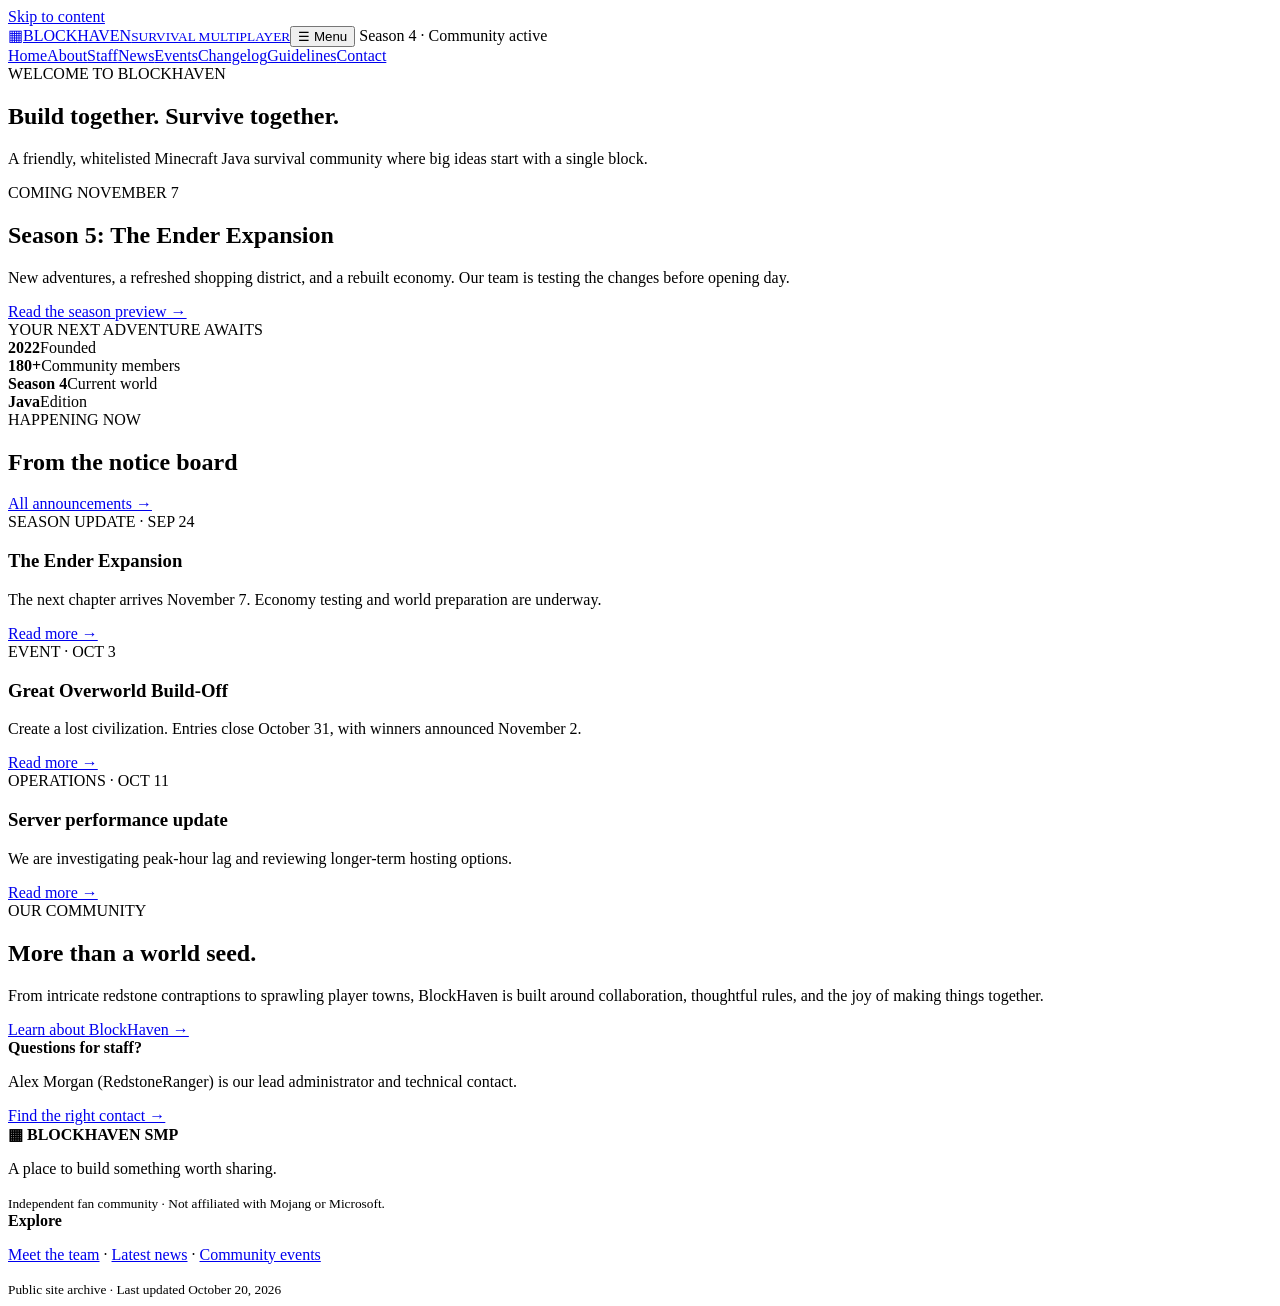
==== index.html @ f3eb238b "Add files via upload" ====
<!doctype html><html lang="en"><head><meta charset="utf-8"><meta name="viewport" content="width=device-width, initial-scale=1"><meta name="description" content="BlockHaven SMP — a community Minecraft Java survival server."><title>Build together. Survive together. | BlockHaven SMP</title><link rel="stylesheet" href="assets/style.css"><script defer src="assets/site.js"></script></head><body><a class="skip" href="#main">Skip to content</a><header class="sitehead"><div class="topline"><a href="index.html" class="brand"><span class="brandmark" aria-hidden="true">▦</span><span>BLOCK<span class="accent">HAVEN</span><small>SURVIVAL MULTIPLAYER</small></span></a><button class="menu" aria-label="Toggle navigation" aria-expanded="false">☰ Menu</button><span class="serverchip"><span class="dot"></span> Season 4 · Community active</span></div><nav id="nav" aria-label="Main navigation"><a class="active" href="index.html">Home</a><a class="" href="about.html">About</a><a class="" href="staff.html">Staff</a><a class="" href="news.html">News</a><a class="" href="events.html">Events</a><a class="" href="changelog.html">Changelog</a><a class="" href="guidelines.html">Guidelines</a><a class="" href="contact.html">Contact</a></nav></header><main id="main"><section class="pagehero"><div class="container"><div class="kicker">WELCOME TO BLOCKHAVEN</div><h1>Build together. Survive together.</h1><p class="lead">A friendly, whitelisted Minecraft Java survival community where big ideas start with a single block.</p></div></section><div class="container content"><div class="hero-grid"><div class="feature"><span class="eyebrow">COMING NOVEMBER 7</span><h2>Season 5: The Ender Expansion</h2><p>New adventures, a refreshed shopping district, and a rebuilt economy. Our team is testing the changes before opening day.</p><a class="btn" href="news.html#season5">Read the season preview →</a></div><div class="pixelworld" aria-label="Decorative block landscape"><div class="sun"></div><div class="hill h1"></div><div class="hill h2"></div><div class="ground"></div><span class="scene-label">YOUR NEXT ADVENTURE AWAITS</span></div></div><div class="statgrid"><div><strong>2022</strong><span>Founded</span></div><div><strong>180+</strong><span>Community members</span></div><div><strong>Season 4</strong><span>Current world</span></div><div><strong>Java</strong><span>Edition</span></div></div><div class="sectionhead"><div><span class="eyebrow">HAPPENING NOW</span><h2>From the notice board</h2></div><a href="news.html">All announcements →</a></div><div class="cards"><article class="card"><span class="eyebrow">SEASON UPDATE · SEP 24</span><h3>The Ender Expansion</h3><p>The next chapter arrives November 7. Economy testing and world preparation are underway.</p><a class="textlink" href="news.html#season5">Read more →</a></article><article class="card"><span class="eyebrow">EVENT · OCT 3</span><h3>Great Overworld Build-Off</h3><p>Create a lost civilization. Entries close October 31, with winners announced November 2.</p><a class="textlink" href="events.html#buildoff">Read more →</a></article><article class="card"><span class="eyebrow">OPERATIONS · OCT 11</span><h3>Server performance update</h3><p>We are investigating peak-hour lag and reviewing longer-term hosting options.</p><a class="textlink" href="news.html#performance">Read more →</a></article></div><section class="split"><div><span class="eyebrow">OUR COMMUNITY</span><h2>More than a world seed.</h2><p>From intricate redstone contraptions to sprawling player towns, BlockHaven is built around collaboration, thoughtful rules, and the joy of making things together.</p><a class="textlink" href="about.html">Learn about BlockHaven →</a></div><div class="note"><strong>Questions for staff?</strong><p>Alex Morgan (RedstoneRanger) is our lead administrator and technical contact.</p><a href="contact.html">Find the right contact →</a></div></section></div></main><footer><div class="container footgrid"><div><strong>▦ BLOCKHAVEN SMP</strong><p>A place to build something worth sharing.</p><small>Independent fan community · Not affiliated with Mojang or Microsoft.</small></div><div><strong>Explore</strong><p><a href="staff.html">Meet the team</a> · <a href="news.html">Latest news</a> · <a href="events.html">Community events</a></p><small>Public site archive · Last updated October 20, 2026</small></div></div></footer></body></html>
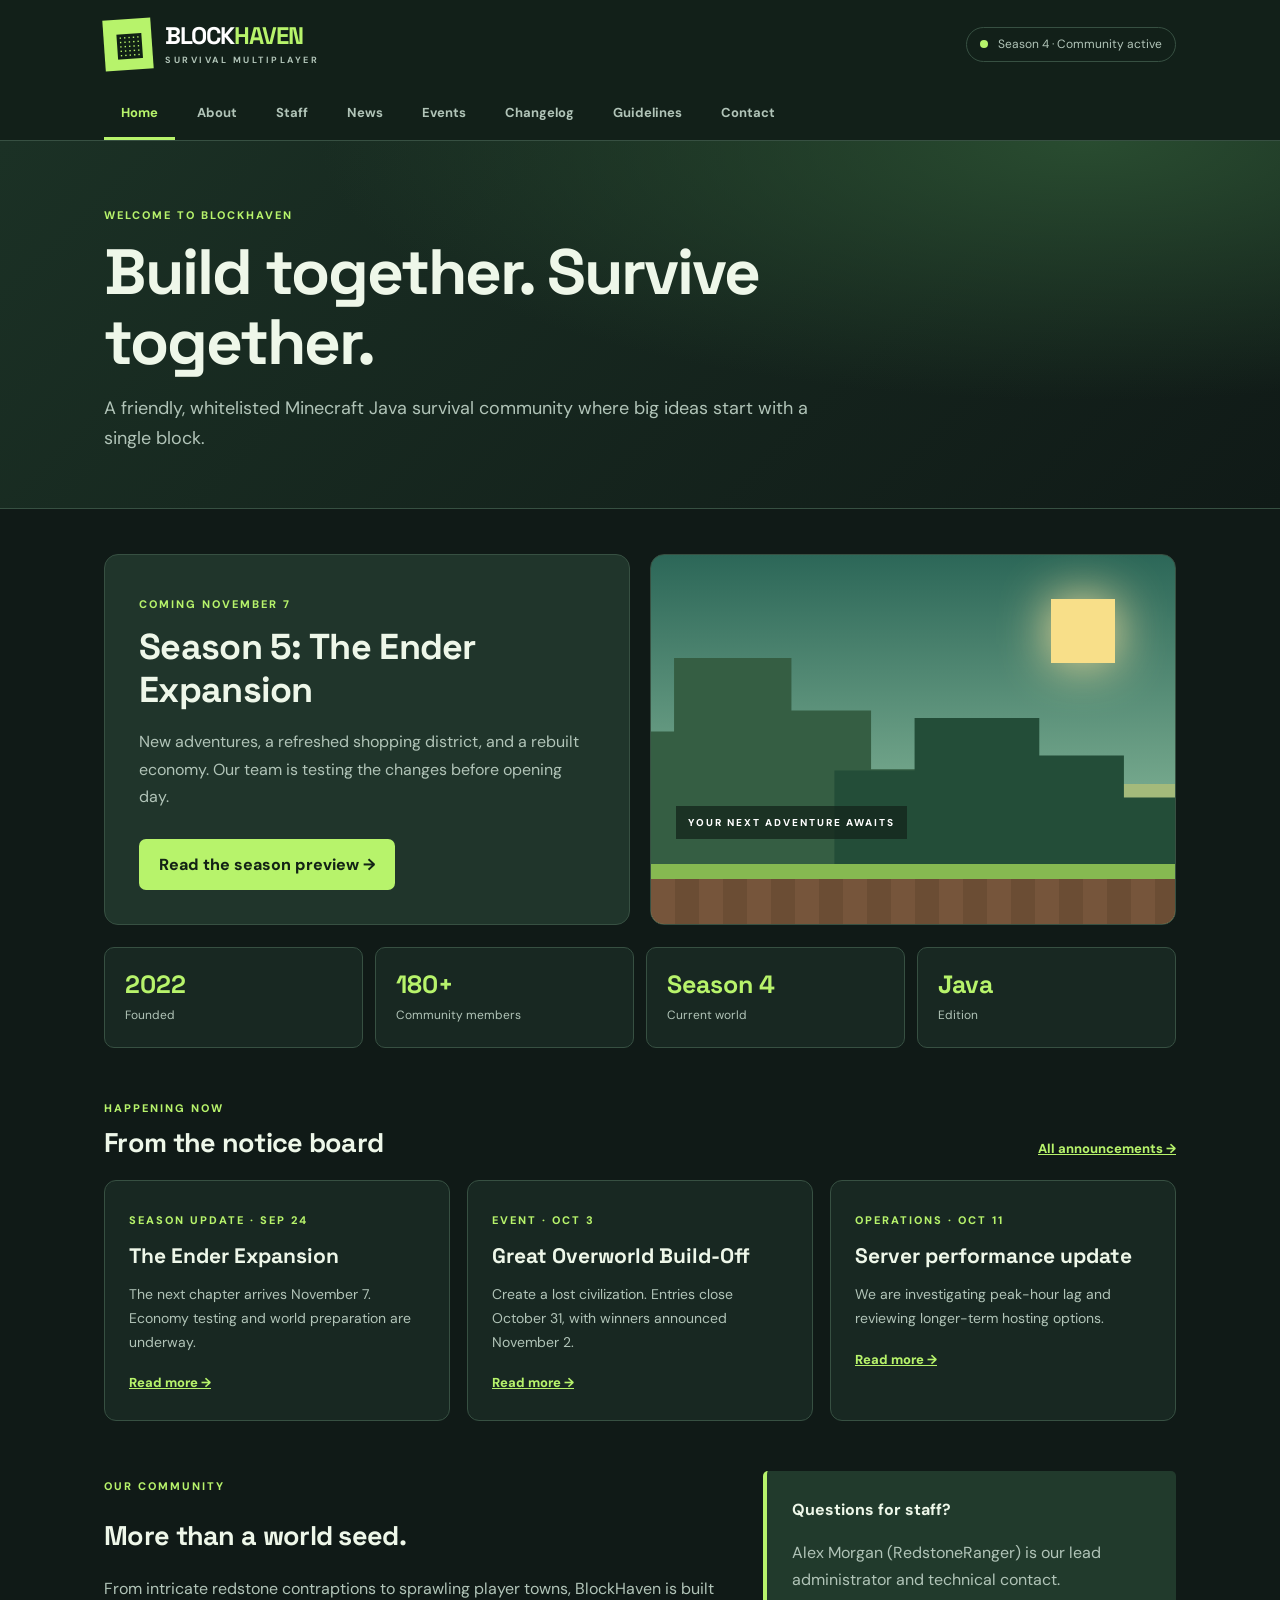
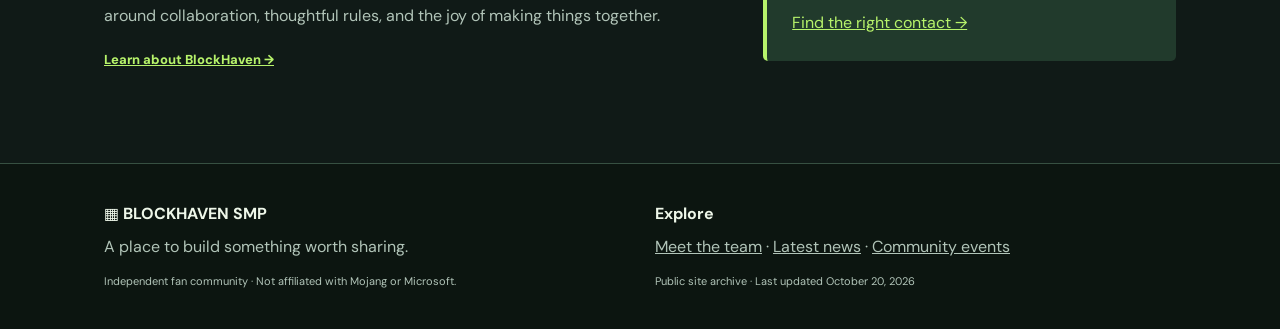
==== commit c9f4e61e: "Add Google site verification meta tag Added Google site verification meta tag for SEO." ====
--- a/index.html
+++ b/index.html
@@ -1 +1 @@
-<!doctype html><html lang="en"><head><meta charset="utf-8"><meta name="viewport" content="width=device-width, initial-scale=1"><meta name="description" content="BlockHaven SMP — a community Minecraft Java survival server."><title>Build together. Survive together. | BlockHaven SMP</title><link rel="stylesheet" href="assets/style.css"><script defer src="assets/site.js"></script></head><body><a class="skip" href="#main">Skip to content</a><header class="sitehead"><div class="topline"><a href="index.html" class="brand"><span class="brandmark" aria-hidden="true">▦</span><span>BLOCK<span class="accent">HAVEN</span><small>SURVIVAL MULTIPLAYER</small></span></a><button class="menu" aria-label="Toggle navigation" aria-expanded="false">☰ Menu</button><span class="serverchip"><span class="dot"></span> Season 4 · Community active</span></div><nav id="nav" aria-label="Main navigation"><a class="active" href="index.html">Home</a><a class="" href="about.html">About</a><a class="" href="staff.html">Staff</a><a class="" href="news.html">News</a><a class="" href="events.html">Events</a><a class="" href="changelog.html">Changelog</a><a class="" href="guidelines.html">Guidelines</a><a class="" href="contact.html">Contact</a></nav></header><main id="main"><section class="pagehero"><div class="container"><div class="kicker">WELCOME TO BLOCKHAVEN</div><h1>Build together. Survive together.</h1><p class="lead">A friendly, whitelisted Minecraft Java survival community where big ideas start with a single block.</p></div></section><div class="container content"><div class="hero-grid"><div class="feature"><span class="eyebrow">COMING NOVEMBER 7</span><h2>Season 5: The Ender Expansion</h2><p>New adventures, a refreshed shopping district, and a rebuilt economy. Our team is testing the changes before opening day.</p><a class="btn" href="news.html#season5">Read the season preview →</a></div><div class="pixelworld" aria-label="Decorative block landscape"><div class="sun"></div><div class="hill h1"></div><div class="hill h2"></div><div class="ground"></div><span class="scene-label">YOUR NEXT ADVENTURE AWAITS</span></div></div><div class="statgrid"><div><strong>2022</strong><span>Founded</span></div><div><strong>180+</strong><span>Community members</span></div><div><strong>Season 4</strong><span>Current world</span></div><div><strong>Java</strong><span>Edition</span></div></div><div class="sectionhead"><div><span class="eyebrow">HAPPENING NOW</span><h2>From the notice board</h2></div><a href="news.html">All announcements →</a></div><div class="cards"><article class="card"><span class="eyebrow">SEASON UPDATE · SEP 24</span><h3>The Ender Expansion</h3><p>The next chapter arrives November 7. Economy testing and world preparation are underway.</p><a class="textlink" href="news.html#season5">Read more →</a></article><article class="card"><span class="eyebrow">EVENT · OCT 3</span><h3>Great Overworld Build-Off</h3><p>Create a lost civilization. Entries close October 31, with winners announced November 2.</p><a class="textlink" href="events.html#buildoff">Read more →</a></article><article class="card"><span class="eyebrow">OPERATIONS · OCT 11</span><h3>Server performance update</h3><p>We are investigating peak-hour lag and reviewing longer-term hosting options.</p><a class="textlink" href="news.html#performance">Read more →</a></article></div><section class="split"><div><span class="eyebrow">OUR COMMUNITY</span><h2>More than a world seed.</h2><p>From intricate redstone contraptions to sprawling player towns, BlockHaven is built around collaboration, thoughtful rules, and the joy of making things together.</p><a class="textlink" href="about.html">Learn about BlockHaven →</a></div><div class="note"><strong>Questions for staff?</strong><p>Alex Morgan (RedstoneRanger) is our lead administrator and technical contact.</p><a href="contact.html">Find the right contact →</a></div></section></div></main><footer><div class="container footgrid"><div><strong>▦ BLOCKHAVEN SMP</strong><p>A place to build something worth sharing.</p><small>Independent fan community · Not affiliated with Mojang or Microsoft.</small></div><div><strong>Explore</strong><p><a href="staff.html">Meet the team</a> · <a href="news.html">Latest news</a> · <a href="events.html">Community events</a></p><small>Public site archive · Last updated October 20, 2026</small></div></div></footer></body></html>+<!doctype html><html lang="en"><head><meta name="google-site-verification" content="hxusdbrSjmR6IOpG0Rmxy7nfy3tFvzaeRCgIE3kodvc" /><meta charset="utf-8"><meta name="viewport" content="width=device-width, initial-scale=1"><meta name="description" content="BlockHaven SMP — a community Minecraft Java survival server."><title>Build together. Survive together. | BlockHaven SMP</title><link rel="stylesheet" href="assets/style.css"><script defer src="assets/site.js"></script></head><body><a class="skip" href="#main">Skip to content</a><header class="sitehead"><div class="topline"><a href="index.html" class="brand"><span class="brandmark" aria-hidden="true">▦</span><span>BLOCK<span class="accent">HAVEN</span><small>SURVIVAL MULTIPLAYER</small></span></a><button class="menu" aria-label="Toggle navigation" aria-expanded="false">☰ Menu</button><span class="serverchip"><span class="dot"></span> Season 4 · Community active</span></div><nav id="nav" aria-label="Main navigation"><a class="active" href="index.html">Home</a><a class="" href="about.html">About</a><a class="" href="staff.html">Staff</a><a class="" href="news.html">News</a><a class="" href="events.html">Events</a><a class="" href="changelog.html">Changelog</a><a class="" href="guidelines.html">Guidelines</a><a class="" href="contact.html">Contact</a></nav></header><main id="main"><section class="pagehero"><div class="container"><div class="kicker">WELCOME TO BLOCKHAVEN</div><h1>Build together. Survive together.</h1><p class="lead">A friendly, whitelisted Minecraft Java survival community where big ideas start with a single block.</p></div></section><div class="container content"><div class="hero-grid"><div class="feature"><span class="eyebrow">COMING NOVEMBER 7</span><h2>Season 5: The Ender Expansion</h2><p>New adventures, a refreshed shopping district, and a rebuilt economy. Our team is testing the changes before opening day.</p><a class="btn" href="news.html#season5">Read the season preview →</a></div><div class="pixelworld" aria-label="Decorative block landscape"><div class="sun"></div><div class="hill h1"></div><div class="hill h2"></div><div class="ground"></div><span class="scene-label">YOUR NEXT ADVENTURE AWAITS</span></div></div><div class="statgrid"><div><strong>2022</strong><span>Founded</span></div><div><strong>180+</strong><span>Community members</span></div><div><strong>Season 4</strong><span>Current world</span></div><div><strong>Java</strong><span>Edition</span></div></div><div class="sectionhead"><div><span class="eyebrow">HAPPENING NOW</span><h2>From the notice board</h2></div><a href="news.html">All announcements →</a></div><div class="cards"><article class="card"><span class="eyebrow">SEASON UPDATE · SEP 24</span><h3>The Ender Expansion</h3><p>The next chapter arrives November 7. Economy testing and world preparation are underway.</p><a class="textlink" href="news.html#season5">Read more →</a></article><article class="card"><span class="eyebrow">EVENT · OCT 3</span><h3>Great Overworld Build-Off</h3><p>Create a lost civilization. Entries close October 31, with winners announced November 2.</p><a class="textlink" href="events.html#buildoff">Read more →</a></article><article class="card"><span class="eyebrow">OPERATIONS · OCT 11</span><h3>Server performance update</h3><p>We are investigating peak-hour lag and reviewing longer-term hosting options.</p><a class="textlink" href="news.html#performance">Read more →</a></article></div><section class="split"><div><span class="eyebrow">OUR COMMUNITY</span><h2>More than a world seed.</h2><p>From intricate redstone contraptions to sprawling player towns, BlockHaven is built around collaboration, thoughtful rules, and the joy of making things together.</p><a class="textlink" href="about.html">Learn about BlockHaven →</a></div><div class="note"><strong>Questions for staff?</strong><p>Alex Morgan (RedstoneRanger) is our lead administrator and technical contact.</p><a href="contact.html">Find the right contact →</a></div></section></div></main><footer><div class="container footgrid"><div><strong>▦ BLOCKHAVEN SMP</strong><p>A place to build something worth sharing.</p><small>Independent fan community · Not affiliated with Mojang or Microsoft.</small></div><div><strong>Explore</strong><p><a href="staff.html">Meet the team</a> · <a href="news.html">Latest news</a> · <a href="events.html">Community events</a></p><small>Public site archive · Last updated October 20, 2026</small></div></div></footer></body></html>
--- a/assets/style.css
+++ b/assets/style.css
@@ -0,0 +1 @@
+@import url('https://fonts.googleapis.com/css2?family=DM+Sans:wght@400;500;600;700;800&family=Space+Grotesk:wght@500;600;700&display=swap');:root{--bg:#101a17;--panel:#182822;--panel2:#20352b;--ink:#eef7e9;--muted:#b1c4b8;--accent:#b7f36b;--line:#375042}*{box-sizing:border-box}html{scroll-behavior:smooth}body{margin:0;background:var(--bg);color:var(--ink);font-family:'DM Sans',system-ui,sans-serif;line-height:1.7}a{color:var(--accent)}a:hover{text-decoration:none}.container{max-width:1120px;margin:auto;padding:0 24px}.sitehead{background:#122019;border-bottom:1px solid var(--line);position:relative;z-index:5}.topline{max-width:1120px;margin:auto;padding:19px 24px;display:flex;align-items:center;justify-content:space-between;gap:16px}.brand{display:flex;align-items:center;gap:13px;color:#fff;text-decoration:none;font:700 24px 'Space Grotesk',sans-serif;letter-spacing:-1px;line-height:1}.brand small{display:block;font:700 9px 'DM Sans',sans-serif;letter-spacing:2.5px;color:var(--muted);margin-top:6px}.accent{color:var(--accent)}.brandmark{background:var(--accent);color:#102015;font-size:31px;line-height:1;padding:10px;transform:rotate(-4deg)}.serverchip{border:1px solid var(--line);border-radius:99px;padding:6px 13px;font-size:12px;color:var(--muted)}.dot{display:inline-block;width:8px;height:8px;border-radius:50%;background:var(--accent);margin-right:7px}nav{max-width:1120px;margin:auto;padding:0 24px;display:flex;gap:5px;overflow:auto}nav a{white-space:nowrap;color:var(--muted);text-decoration:none;font-size:13px;font-weight:700;padding:13px 17px;border-bottom:3px solid transparent}nav a:hover,nav a.active{color:var(--accent);border-bottom-color:var(--accent)}.menu{display:none;background:none;color:var(--ink);border:1px solid var(--line);padding:9px 13px;border-radius:8px}.pagehero{padding:65px 0 54px;background:radial-gradient(ellipse at 85% 0%,#294c30 0%,transparent 50%),linear-gradient(135deg,#1b3125,#101a17);border-bottom:1px solid var(--line)}.kicker,.eyebrow{font-size:11px;text-transform:uppercase;letter-spacing:2px;color:var(--accent);font-weight:800}.pagehero h1{font:700 clamp(36px,5vw,66px)/1.1 'Space Grotesk',sans-serif;letter-spacing:-2px;max-width:900px;margin:12px 0 15px}.lead{font-size:18px;max-width:750px;color:var(--muted);margin:0}.content{padding-top:45px;padding-bottom:90px}.content h2{font:700 27px/1.2 'Space Grotesk',sans-serif;letter-spacing:-.7px}.content h3{font:700 21px 'Space Grotesk',sans-serif}.hero-grid{display:grid;grid-template-columns:1fr 1fr;gap:20px}.feature,.eventhero{padding:34px;background:var(--panel2);border:1px solid var(--line);border-radius:14px}.feature h2{font-size:36px;margin:10px 0}.feature p{color:var(--muted)}.btn{display:inline-block;background:var(--accent);color:#132315;text-decoration:none;padding:12px 20px;border-radius:7px;font-weight:800;margin-top:13px}.pixelworld{position:relative;overflow:hidden;min-height:340px;background:linear-gradient(#2c6758,#73a68b 62%,#a4ba7b 62%);border:1px solid var(--line);border-radius:14px}.sun{position:absolute;top:44px;right:60px;width:64px;height:64px;background:#f8df89;box-shadow:0 0 50px #f9e4a0}.hill{position:absolute;bottom:56px;background:#355e43;clip-path:polygon(0 100%,0 35%,18% 35%,18% 0,46% 0,46% 25%,65% 25%,65% 53%,100% 53%,100% 100%)}.h1{left:-10%;width:80%;height:210px}.h2{right:-20%;width:85%;height:150px;background:#234d38}.ground{position:absolute;bottom:0;height:60px;width:100%;background:repeating-linear-gradient(90deg,#76553b 0 24px,#6b4d34 24px 48px);border-top:15px solid #86b951}.scene-label{position:absolute;bottom:85px;left:25px;background:#14271dcc;color:#fff;padding:8px 12px;font-size:10px;font-weight:800;letter-spacing:2px}.statgrid{display:grid;grid-template-columns:repeat(4,1fr);gap:12px;margin:22px 0 45px}.statgrid>div{padding:20px;background:var(--panel);border:1px solid var(--line);border-radius:10px}.statgrid strong{display:block;font:700 25px 'Space Grotesk',sans-serif;color:var(--accent)}.statgrid span{font-size:12px;color:var(--muted)}.sectionhead{display:flex;justify-content:space-between;align-items:end;gap:16px;margin-bottom:20px}.sectionhead h2{margin:7px 0 0}.sectionhead>a,.textlink{font-weight:800;font-size:13px}.cards{display:grid;grid-template-columns:repeat(3,1fr);gap:17px}.card{background:var(--panel);border:1px solid var(--line);border-radius:12px;padding:24px;min-width:0}.card h2,.card h3{margin:10px 0}.card p{color:var(--muted);font-size:14px}.split,.twocol{display:grid;grid-template-columns:1.5fr 1fr;gap:40px;align-items:start;margin-top:50px}.split p,.prose p,.prose li{color:var(--muted)}.note{padding:25px;background:#213a2c;border-left:4px solid var(--accent);border-radius:5px}.note p{color:var(--muted)}.prose{max-width:800px;margin-bottom:38px}.prose h2{margin-top:30px}.staffgrid{display:grid;grid-template-columns:repeat(2,1fr);gap:18px}.person .avatar{width:60px;height:60px;display:grid;place-items:center;background:#46664d;color:#e9ffbf;border-radius:10px;font-weight:800;font-size:22px;margin-bottom:20px}.person h2{margin:8px 0 0}.handle{color:var(--accent);font-size:13px}.newslist{max-width:860px}.newsitem{padding:25px 0 35px;border-bottom:1px solid var(--line);scroll-margin-top:25px}.newsitem h2{margin:8px 0}.newsitem p{color:var(--muted)}.eventhero .big{font-size:22px}.eventhero .statgrid{margin-bottom:0;grid-template-columns:repeat(3,1fr)}.timeline{border-left:2px solid var(--line);padding-left:27px;max-width:850px}.change{position:relative;padding:0 0 28px}.change:before{content:'';position:absolute;left:-35px;top:7px;width:12px;height:12px;background:var(--accent);border:3px solid var(--bg)}.change h2{font-size:20px;margin:6px 0}.change p{color:var(--muted);margin:0}footer{background:#0c1510;border-top:1px solid var(--line);padding:36px 0;color:var(--muted)}footer strong{color:var(--ink)}footer p{margin:6px 0}footer small{font-size:11px}footer a{color:var(--muted)}.footgrid{display:grid;grid-template-columns:1fr 1fr;gap:30px}.skip{position:absolute;left:-9999px}.skip:focus{left:8px;top:8px;background:#fff;color:#000;padding:10px;z-index:20}@media(max-width:760px){.menu{display:block}.serverchip{display:none}nav{display:none;flex-direction:column;padding:8px 24px 18px}nav.open{display:flex}nav a{padding:9px}.hero-grid,.split,.twocol,.staffgrid,.footgrid{grid-template-columns:1fr}.cards{grid-template-columns:1fr}.statgrid{grid-template-columns:repeat(2,1fr)}.eventhero .statgrid{grid-template-columns:repeat(3,1fr)}.pixelworld{min-height:240px}.pagehero{padding:42px 0}.content{padding-top:28px}.feature h2{font-size:29px}}
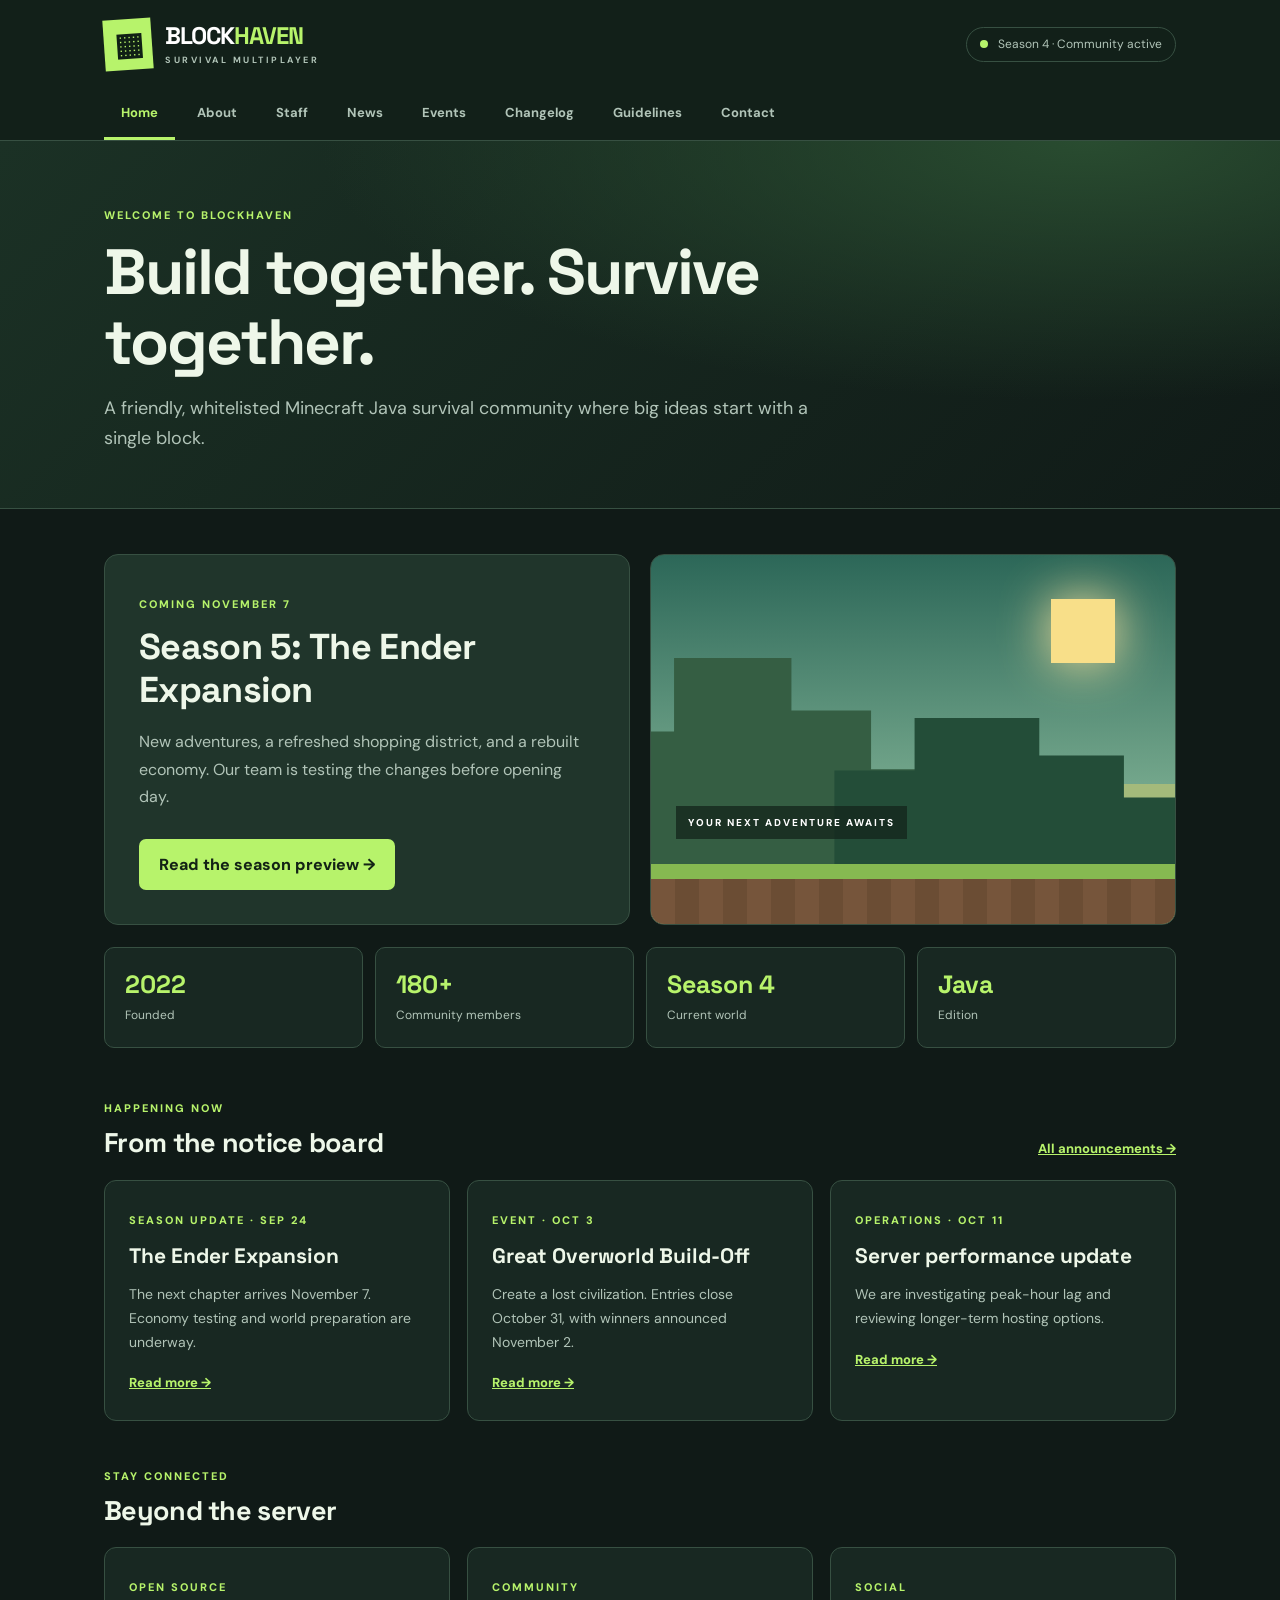
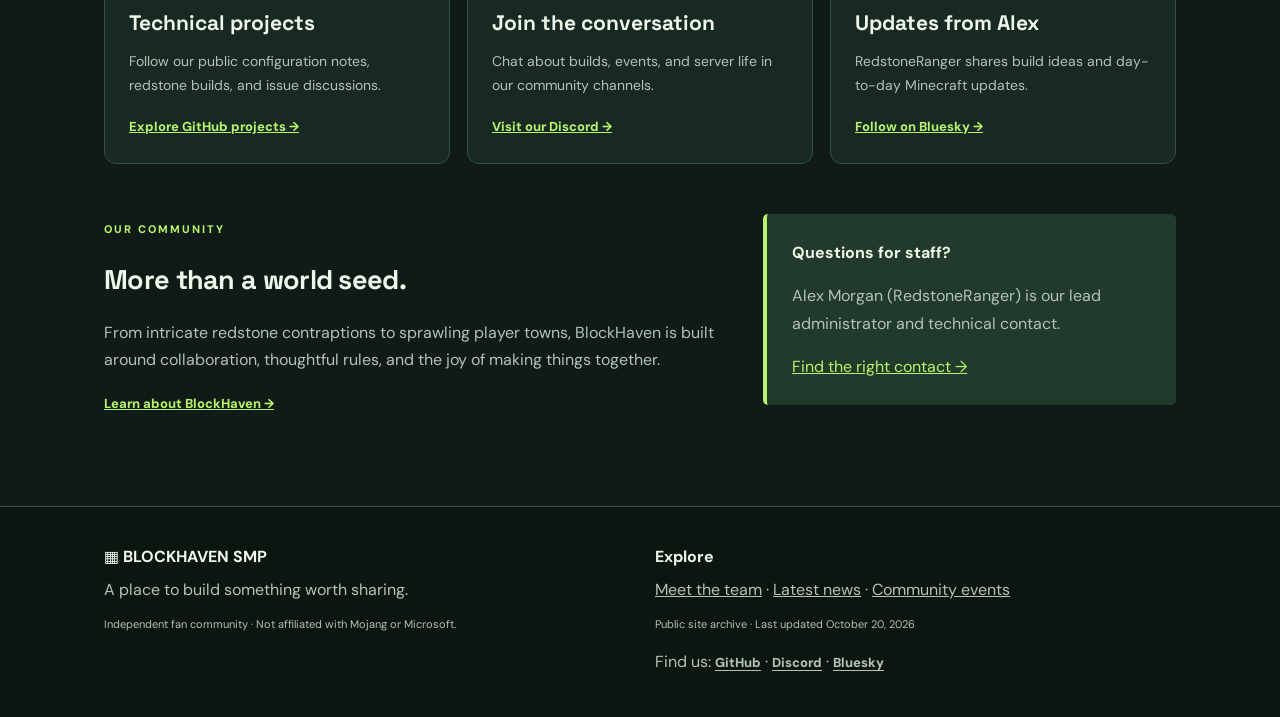
==== commit decf2336: "Add files via upload" ====
--- a/index.html
+++ b/index.html
@@ -1 +1 @@
-<!doctype html><html lang="en"><head><meta name="google-site-verification" content="hxusdbrSjmR6IOpG0Rmxy7nfy3tFvzaeRCgIE3kodvc" /><meta charset="utf-8"><meta name="viewport" content="width=device-width, initial-scale=1"><meta name="description" content="BlockHaven SMP — a community Minecraft Java survival server."><title>Build together. Survive together. | BlockHaven SMP</title><link rel="stylesheet" href="assets/style.css"><script defer src="assets/site.js"></script></head><body><a class="skip" href="#main">Skip to content</a><header class="sitehead"><div class="topline"><a href="index.html" class="brand"><span class="brandmark" aria-hidden="true">▦</span><span>BLOCK<span class="accent">HAVEN</span><small>SURVIVAL MULTIPLAYER</small></span></a><button class="menu" aria-label="Toggle navigation" aria-expanded="false">☰ Menu</button><span class="serverchip"><span class="dot"></span> Season 4 · Community active</span></div><nav id="nav" aria-label="Main navigation"><a class="active" href="index.html">Home</a><a class="" href="about.html">About</a><a class="" href="staff.html">Staff</a><a class="" href="news.html">News</a><a class="" href="events.html">Events</a><a class="" href="changelog.html">Changelog</a><a class="" href="guidelines.html">Guidelines</a><a class="" href="contact.html">Contact</a></nav></header><main id="main"><section class="pagehero"><div class="container"><div class="kicker">WELCOME TO BLOCKHAVEN</div><h1>Build together. Survive together.</h1><p class="lead">A friendly, whitelisted Minecraft Java survival community where big ideas start with a single block.</p></div></section><div class="container content"><div class="hero-grid"><div class="feature"><span class="eyebrow">COMING NOVEMBER 7</span><h2>Season 5: The Ender Expansion</h2><p>New adventures, a refreshed shopping district, and a rebuilt economy. Our team is testing the changes before opening day.</p><a class="btn" href="news.html#season5">Read the season preview →</a></div><div class="pixelworld" aria-label="Decorative block landscape"><div class="sun"></div><div class="hill h1"></div><div class="hill h2"></div><div class="ground"></div><span class="scene-label">YOUR NEXT ADVENTURE AWAITS</span></div></div><div class="statgrid"><div><strong>2022</strong><span>Founded</span></div><div><strong>180+</strong><span>Community members</span></div><div><strong>Season 4</strong><span>Current world</span></div><div><strong>Java</strong><span>Edition</span></div></div><div class="sectionhead"><div><span class="eyebrow">HAPPENING NOW</span><h2>From the notice board</h2></div><a href="news.html">All announcements →</a></div><div class="cards"><article class="card"><span class="eyebrow">SEASON UPDATE · SEP 24</span><h3>The Ender Expansion</h3><p>The next chapter arrives November 7. Economy testing and world preparation are underway.</p><a class="textlink" href="news.html#season5">Read more →</a></article><article class="card"><span class="eyebrow">EVENT · OCT 3</span><h3>Great Overworld Build-Off</h3><p>Create a lost civilization. Entries close October 31, with winners announced November 2.</p><a class="textlink" href="events.html#buildoff">Read more →</a></article><article class="card"><span class="eyebrow">OPERATIONS · OCT 11</span><h3>Server performance update</h3><p>We are investigating peak-hour lag and reviewing longer-term hosting options.</p><a class="textlink" href="news.html#performance">Read more →</a></article></div><section class="split"><div><span class="eyebrow">OUR COMMUNITY</span><h2>More than a world seed.</h2><p>From intricate redstone contraptions to sprawling player towns, BlockHaven is built around collaboration, thoughtful rules, and the joy of making things together.</p><a class="textlink" href="about.html">Learn about BlockHaven →</a></div><div class="note"><strong>Questions for staff?</strong><p>Alex Morgan (RedstoneRanger) is our lead administrator and technical contact.</p><a href="contact.html">Find the right contact →</a></div></section></div></main><footer><div class="container footgrid"><div><strong>▦ BLOCKHAVEN SMP</strong><p>A place to build something worth sharing.</p><small>Independent fan community · Not affiliated with Mojang or Microsoft.</small></div><div><strong>Explore</strong><p><a href="staff.html">Meet the team</a> · <a href="news.html">Latest news</a> · <a href="events.html">Community events</a></p><small>Public site archive · Last updated October 20, 2026</small></div></div></footer></body></html>
+<!doctype html><html lang="en"><head><meta charset="utf-8"><meta name="viewport" content="width=device-width, initial-scale=1"><meta name="description" content="BlockHaven SMP — a community Minecraft Java survival server."><title>Build together. Survive together. | BlockHaven SMP</title><link rel="stylesheet" href="assets/style.css"><script defer src="assets/links.js"></script><script defer src="assets/site.js"></script></head><body><a class="skip" href="#main">Skip to content</a><header class="sitehead"><div class="topline"><a href="index.html" class="brand"><span class="brandmark" aria-hidden="true">▦</span><span>BLOCK<span class="accent">HAVEN</span><small>SURVIVAL MULTIPLAYER</small></span></a><button class="menu" aria-label="Toggle navigation" aria-expanded="false">☰ Menu</button><span class="serverchip"><span class="dot"></span> Season 4 · Community active</span></div><nav id="nav" aria-label="Main navigation"><a class="active" href="index.html">Home</a><a class="" href="about.html">About</a><a class="" href="staff.html">Staff</a><a class="" href="news.html">News</a><a class="" href="events.html">Events</a><a class="" href="changelog.html">Changelog</a><a class="" href="guidelines.html">Guidelines</a><a class="" href="contact.html">Contact</a></nav></header><main id="main"><section class="pagehero"><div class="container"><div class="kicker">WELCOME TO BLOCKHAVEN</div><h1>Build together. Survive together.</h1><p class="lead">A friendly, whitelisted Minecraft Java survival community where big ideas start with a single block.</p></div></section><div class="container content"><div class="hero-grid"><div class="feature"><span class="eyebrow">COMING NOVEMBER 7</span><h2>Season 5: The Ender Expansion</h2><p>New adventures, a refreshed shopping district, and a rebuilt economy. Our team is testing the changes before opening day.</p><a class="btn" href="news.html#season5">Read the season preview →</a></div><div class="pixelworld" aria-label="Decorative block landscape"><div class="sun"></div><div class="hill h1"></div><div class="hill h2"></div><div class="ground"></div><span class="scene-label">YOUR NEXT ADVENTURE AWAITS</span></div></div><div class="statgrid"><div><strong>2022</strong><span>Founded</span></div><div><strong>180+</strong><span>Community members</span></div><div><strong>Season 4</strong><span>Current world</span></div><div><strong>Java</strong><span>Edition</span></div></div><div class="sectionhead"><div><span class="eyebrow">HAPPENING NOW</span><h2>From the notice board</h2></div><a href="news.html">All announcements →</a></div><div class="cards"><article class="card"><span class="eyebrow">SEASON UPDATE · SEP 24</span><h3>The Ender Expansion</h3><p>The next chapter arrives November 7. Economy testing and world preparation are underway.</p><a class="textlink" href="news.html#season5">Read more →</a></article><article class="card"><span class="eyebrow">EVENT · OCT 3</span><h3>Great Overworld Build-Off</h3><p>Create a lost civilization. Entries close October 31, with winners announced November 2.</p><a class="textlink" href="events.html#buildoff">Read more →</a></article><article class="card"><span class="eyebrow">OPERATIONS · OCT 11</span><h3>Server performance update</h3><p>We are investigating peak-hour lag and reviewing longer-term hosting options.</p><a class="textlink" href="news.html#performance">Read more →</a></article></div><section class="community-links"><div class="sectionhead"><div><span class="eyebrow">STAY CONNECTED</span><h2>Beyond the server</h2></div></div><div class="cards"><article class="card"><span class="eyebrow">OPEN SOURCE</span><h3>Technical projects</h3><p>Follow our public configuration notes, redstone builds, and issue discussions.</p><span data-community-link="github" data-link-text="Explore GitHub projects →">GitHub link coming soon</span></article><article class="card"><span class="eyebrow">COMMUNITY</span><h3>Join the conversation</h3><p>Chat about builds, events, and server life in our community channels.</p><span data-community-link="discord" data-link-text="Visit our Discord →">Discord link coming soon</span></article><article class="card"><span class="eyebrow">SOCIAL</span><h3>Updates from Alex</h3><p>RedstoneRanger shares build ideas and day-to-day Minecraft updates.</p><span data-community-link="bluesky" data-link-text="Follow on Bluesky →">Bluesky link coming soon</span></article></div></section><section class="split"><div><span class="eyebrow">OUR COMMUNITY</span><h2>More than a world seed.</h2><p>From intricate redstone contraptions to sprawling player towns, BlockHaven is built around collaboration, thoughtful rules, and the joy of making things together.</p><a class="textlink" href="about.html">Learn about BlockHaven →</a></div><div class="note"><strong>Questions for staff?</strong><p>Alex Morgan (RedstoneRanger) is our lead administrator and technical contact.</p><a href="contact.html">Find the right contact →</a></div></section></div></main><footer><div class="container footgrid"><div><strong>▦ BLOCKHAVEN SMP</strong><p>A place to build something worth sharing.</p><small>Independent fan community · Not affiliated with Mojang or Microsoft.</small></div><div><strong>Explore</strong><p><a href="staff.html">Meet the team</a> · <a href="news.html">Latest news</a> · <a href="events.html">Community events</a></p><small>Public site archive · Last updated October 20, 2026</small><p class="footer-social">Find us: <span data-community-link="github" data-link-text="GitHub">GitHub</span> · <span data-community-link="discord" data-link-text="Discord">Discord</span> · <span data-community-link="bluesky" data-link-text="Bluesky">Bluesky</span></p></div></div></footer></body></html>
--- a/assets/style.css
+++ b/assets/style.css
@@ -1 +1,3 @@
-@import url('https://fonts.googleapis.com/css2?family=DM+Sans:wght@400;500;600;700;800&family=Space+Grotesk:wght@500;600;700&display=swap');:root{--bg:#101a17;--panel:#182822;--panel2:#20352b;--ink:#eef7e9;--muted:#b1c4b8;--accent:#b7f36b;--line:#375042}*{box-sizing:border-box}html{scroll-behavior:smooth}body{margin:0;background:var(--bg);color:var(--ink);font-family:'DM Sans',system-ui,sans-serif;line-height:1.7}a{color:var(--accent)}a:hover{text-decoration:none}.container{max-width:1120px;margin:auto;padding:0 24px}.sitehead{background:#122019;border-bottom:1px solid var(--line);position:relative;z-index:5}.topline{max-width:1120px;margin:auto;padding:19px 24px;display:flex;align-items:center;justify-content:space-between;gap:16px}.brand{display:flex;align-items:center;gap:13px;color:#fff;text-decoration:none;font:700 24px 'Space Grotesk',sans-serif;letter-spacing:-1px;line-height:1}.brand small{display:block;font:700 9px 'DM Sans',sans-serif;letter-spacing:2.5px;color:var(--muted);margin-top:6px}.accent{color:var(--accent)}.brandmark{background:var(--accent);color:#102015;font-size:31px;line-height:1;padding:10px;transform:rotate(-4deg)}.serverchip{border:1px solid var(--line);border-radius:99px;padding:6px 13px;font-size:12px;color:var(--muted)}.dot{display:inline-block;width:8px;height:8px;border-radius:50%;background:var(--accent);margin-right:7px}nav{max-width:1120px;margin:auto;padding:0 24px;display:flex;gap:5px;overflow:auto}nav a{white-space:nowrap;color:var(--muted);text-decoration:none;font-size:13px;font-weight:700;padding:13px 17px;border-bottom:3px solid transparent}nav a:hover,nav a.active{color:var(--accent);border-bottom-color:var(--accent)}.menu{display:none;background:none;color:var(--ink);border:1px solid var(--line);padding:9px 13px;border-radius:8px}.pagehero{padding:65px 0 54px;background:radial-gradient(ellipse at 85% 0%,#294c30 0%,transparent 50%),linear-gradient(135deg,#1b3125,#101a17);border-bottom:1px solid var(--line)}.kicker,.eyebrow{font-size:11px;text-transform:uppercase;letter-spacing:2px;color:var(--accent);font-weight:800}.pagehero h1{font:700 clamp(36px,5vw,66px)/1.1 'Space Grotesk',sans-serif;letter-spacing:-2px;max-width:900px;margin:12px 0 15px}.lead{font-size:18px;max-width:750px;color:var(--muted);margin:0}.content{padding-top:45px;padding-bottom:90px}.content h2{font:700 27px/1.2 'Space Grotesk',sans-serif;letter-spacing:-.7px}.content h3{font:700 21px 'Space Grotesk',sans-serif}.hero-grid{display:grid;grid-template-columns:1fr 1fr;gap:20px}.feature,.eventhero{padding:34px;background:var(--panel2);border:1px solid var(--line);border-radius:14px}.feature h2{font-size:36px;margin:10px 0}.feature p{color:var(--muted)}.btn{display:inline-block;background:var(--accent);color:#132315;text-decoration:none;padding:12px 20px;border-radius:7px;font-weight:800;margin-top:13px}.pixelworld{position:relative;overflow:hidden;min-height:340px;background:linear-gradient(#2c6758,#73a68b 62%,#a4ba7b 62%);border:1px solid var(--line);border-radius:14px}.sun{position:absolute;top:44px;right:60px;width:64px;height:64px;background:#f8df89;box-shadow:0 0 50px #f9e4a0}.hill{position:absolute;bottom:56px;background:#355e43;clip-path:polygon(0 100%,0 35%,18% 35%,18% 0,46% 0,46% 25%,65% 25%,65% 53%,100% 53%,100% 100%)}.h1{left:-10%;width:80%;height:210px}.h2{right:-20%;width:85%;height:150px;background:#234d38}.ground{position:absolute;bottom:0;height:60px;width:100%;background:repeating-linear-gradient(90deg,#76553b 0 24px,#6b4d34 24px 48px);border-top:15px solid #86b951}.scene-label{position:absolute;bottom:85px;left:25px;background:#14271dcc;color:#fff;padding:8px 12px;font-size:10px;font-weight:800;letter-spacing:2px}.statgrid{display:grid;grid-template-columns:repeat(4,1fr);gap:12px;margin:22px 0 45px}.statgrid>div{padding:20px;background:var(--panel);border:1px solid var(--line);border-radius:10px}.statgrid strong{display:block;font:700 25px 'Space Grotesk',sans-serif;color:var(--accent)}.statgrid span{font-size:12px;color:var(--muted)}.sectionhead{display:flex;justify-content:space-between;align-items:end;gap:16px;margin-bottom:20px}.sectionhead h2{margin:7px 0 0}.sectionhead>a,.textlink{font-weight:800;font-size:13px}.cards{display:grid;grid-template-columns:repeat(3,1fr);gap:17px}.card{background:var(--panel);border:1px solid var(--line);border-radius:12px;padding:24px;min-width:0}.card h2,.card h3{margin:10px 0}.card p{color:var(--muted);font-size:14px}.split,.twocol{display:grid;grid-template-columns:1.5fr 1fr;gap:40px;align-items:start;margin-top:50px}.split p,.prose p,.prose li{color:var(--muted)}.note{padding:25px;background:#213a2c;border-left:4px solid var(--accent);border-radius:5px}.note p{color:var(--muted)}.prose{max-width:800px;margin-bottom:38px}.prose h2{margin-top:30px}.staffgrid{display:grid;grid-template-columns:repeat(2,1fr);gap:18px}.person .avatar{width:60px;height:60px;display:grid;place-items:center;background:#46664d;color:#e9ffbf;border-radius:10px;font-weight:800;font-size:22px;margin-bottom:20px}.person h2{margin:8px 0 0}.handle{color:var(--accent);font-size:13px}.newslist{max-width:860px}.newsitem{padding:25px 0 35px;border-bottom:1px solid var(--line);scroll-margin-top:25px}.newsitem h2{margin:8px 0}.newsitem p{color:var(--muted)}.eventhero .big{font-size:22px}.eventhero .statgrid{margin-bottom:0;grid-template-columns:repeat(3,1fr)}.timeline{border-left:2px solid var(--line);padding-left:27px;max-width:850px}.change{position:relative;padding:0 0 28px}.change:before{content:'';position:absolute;left:-35px;top:7px;width:12px;height:12px;background:var(--accent);border:3px solid var(--bg)}.change h2{font-size:20px;margin:6px 0}.change p{color:var(--muted);margin:0}footer{background:#0c1510;border-top:1px solid var(--line);padding:36px 0;color:var(--muted)}footer strong{color:var(--ink)}footer p{margin:6px 0}footer small{font-size:11px}footer a{color:var(--muted)}.footgrid{display:grid;grid-template-columns:1fr 1fr;gap:30px}.skip{position:absolute;left:-9999px}.skip:focus{left:8px;top:8px;background:#fff;color:#000;padding:10px;z-index:20}@media(max-width:760px){.menu{display:block}.serverchip{display:none}nav{display:none;flex-direction:column;padding:8px 24px 18px}nav.open{display:flex}nav a{padding:9px}.hero-grid,.split,.twocol,.staffgrid,.footgrid{grid-template-columns:1fr}.cards{grid-template-columns:1fr}.statgrid{grid-template-columns:repeat(2,1fr)}.eventhero .statgrid{grid-template-columns:repeat(3,1fr)}.pixelworld{min-height:240px}.pagehero{padding:42px 0}.content{padding-top:28px}.feature h2{font-size:29px}}+@import url('https://fonts.googleapis.com/css2?family=DM+Sans:wght@400;500;600;700;800&family=Space+Grotesk:wght@500;600;700&display=swap');:root{--bg:#101a17;--panel:#182822;--panel2:#20352b;--ink:#eef7e9;--muted:#b1c4b8;--accent:#b7f36b;--line:#375042}*{box-sizing:border-box}html{scroll-behavior:smooth}body{margin:0;background:var(--bg);color:var(--ink);font-family:'DM Sans',system-ui,sans-serif;line-height:1.7}a{color:var(--accent)}a:hover{text-decoration:none}.container{max-width:1120px;margin:auto;padding:0 24px}.sitehead{background:#122019;border-bottom:1px solid var(--line);position:relative;z-index:5}.topline{max-width:1120px;margin:auto;padding:19px 24px;display:flex;align-items:center;justify-content:space-between;gap:16px}.brand{display:flex;align-items:center;gap:13px;color:#fff;text-decoration:none;font:700 24px 'Space Grotesk',sans-serif;letter-spacing:-1px;line-height:1}.brand small{display:block;font:700 9px 'DM Sans',sans-serif;letter-spacing:2.5px;color:var(--muted);margin-top:6px}.accent{color:var(--accent)}.brandmark{background:var(--accent);color:#102015;font-size:31px;line-height:1;padding:10px;transform:rotate(-4deg)}.serverchip{border:1px solid var(--line);border-radius:99px;padding:6px 13px;font-size:12px;color:var(--muted)}.dot{display:inline-block;width:8px;height:8px;border-radius:50%;background:var(--accent);margin-right:7px}nav{max-width:1120px;margin:auto;padding:0 24px;display:flex;gap:5px;overflow:auto}nav a{white-space:nowrap;color:var(--muted);text-decoration:none;font-size:13px;font-weight:700;padding:13px 17px;border-bottom:3px solid transparent}nav a:hover,nav a.active{color:var(--accent);border-bottom-color:var(--accent)}.menu{display:none;background:none;color:var(--ink);border:1px solid var(--line);padding:9px 13px;border-radius:8px}.pagehero{padding:65px 0 54px;background:radial-gradient(ellipse at 85% 0%,#294c30 0%,transparent 50%),linear-gradient(135deg,#1b3125,#101a17);border-bottom:1px solid var(--line)}.kicker,.eyebrow{font-size:11px;text-transform:uppercase;letter-spacing:2px;color:var(--accent);font-weight:800}.pagehero h1{font:700 clamp(36px,5vw,66px)/1.1 'Space Grotesk',sans-serif;letter-spacing:-2px;max-width:900px;margin:12px 0 15px}.lead{font-size:18px;max-width:750px;color:var(--muted);margin:0}.content{padding-top:45px;padding-bottom:90px}.content h2{font:700 27px/1.2 'Space Grotesk',sans-serif;letter-spacing:-.7px}.content h3{font:700 21px 'Space Grotesk',sans-serif}.hero-grid{display:grid;grid-template-columns:1fr 1fr;gap:20px}.feature,.eventhero{padding:34px;background:var(--panel2);border:1px solid var(--line);border-radius:14px}.feature h2{font-size:36px;margin:10px 0}.feature p{color:var(--muted)}.btn{display:inline-block;background:var(--accent);color:#132315;text-decoration:none;padding:12px 20px;border-radius:7px;font-weight:800;margin-top:13px}.pixelworld{position:relative;overflow:hidden;min-height:340px;background:linear-gradient(#2c6758,#73a68b 62%,#a4ba7b 62%);border:1px solid var(--line);border-radius:14px}.sun{position:absolute;top:44px;right:60px;width:64px;height:64px;background:#f8df89;box-shadow:0 0 50px #f9e4a0}.hill{position:absolute;bottom:56px;background:#355e43;clip-path:polygon(0 100%,0 35%,18% 35%,18% 0,46% 0,46% 25%,65% 25%,65% 53%,100% 53%,100% 100%)}.h1{left:-10%;width:80%;height:210px}.h2{right:-20%;width:85%;height:150px;background:#234d38}.ground{position:absolute;bottom:0;height:60px;width:100%;background:repeating-linear-gradient(90deg,#76553b 0 24px,#6b4d34 24px 48px);border-top:15px solid #86b951}.scene-label{position:absolute;bottom:85px;left:25px;background:#14271dcc;color:#fff;padding:8px 12px;font-size:10px;font-weight:800;letter-spacing:2px}.statgrid{display:grid;grid-template-columns:repeat(4,1fr);gap:12px;margin:22px 0 45px}.statgrid>div{padding:20px;background:var(--panel);border:1px solid var(--line);border-radius:10px}.statgrid strong{display:block;font:700 25px 'Space Grotesk',sans-serif;color:var(--accent)}.statgrid span{font-size:12px;color:var(--muted)}.sectionhead{display:flex;justify-content:space-between;align-items:end;gap:16px;margin-bottom:20px}.sectionhead h2{margin:7px 0 0}.sectionhead>a,.textlink{font-weight:800;font-size:13px}.cards{display:grid;grid-template-columns:repeat(3,1fr);gap:17px}.card{background:var(--panel);border:1px solid var(--line);border-radius:12px;padding:24px;min-width:0}.card h2,.card h3{margin:10px 0}.card p{color:var(--muted);font-size:14px}.split,.twocol{display:grid;grid-template-columns:1.5fr 1fr;gap:40px;align-items:start;margin-top:50px}.split p,.prose p,.prose li{color:var(--muted)}.note{padding:25px;background:#213a2c;border-left:4px solid var(--accent);border-radius:5px}.note p{color:var(--muted)}.prose{max-width:800px;margin-bottom:38px}.prose h2{margin-top:30px}.staffgrid{display:grid;grid-template-columns:repeat(2,1fr);gap:18px}.person .avatar{width:60px;height:60px;display:grid;place-items:center;background:#46664d;color:#e9ffbf;border-radius:10px;font-weight:800;font-size:22px;margin-bottom:20px}.person h2{margin:8px 0 0}.handle{color:var(--accent);font-size:13px}.newslist{max-width:860px}.newsitem{padding:25px 0 35px;border-bottom:1px solid var(--line);scroll-margin-top:25px}.newsitem h2{margin:8px 0}.newsitem p{color:var(--muted)}.eventhero .big{font-size:22px}.eventhero .statgrid{margin-bottom:0;grid-template-columns:repeat(3,1fr)}.timeline{border-left:2px solid var(--line);padding-left:27px;max-width:850px}.change{position:relative;padding:0 0 28px}.change:before{content:'';position:absolute;left:-35px;top:7px;width:12px;height:12px;background:var(--accent);border:3px solid var(--bg)}.change h2{font-size:20px;margin:6px 0}.change p{color:var(--muted);margin:0}footer{background:#0c1510;border-top:1px solid var(--line);padding:36px 0;color:var(--muted)}footer strong{color:var(--ink)}footer p{margin:6px 0}footer small{font-size:11px}footer a{color:var(--muted)}.footgrid{display:grid;grid-template-columns:1fr 1fr;gap:30px}.skip{position:absolute;left:-9999px}.skip:focus{left:8px;top:8px;background:#fff;color:#000;padding:10px;z-index:20}@media(max-width:760px){.menu{display:block}.serverchip{display:none}nav{display:none;flex-direction:column;padding:8px 24px 18px}nav.open{display:flex}nav a{padding:9px}.hero-grid,.split,.twocol,.staffgrid,.footgrid{grid-template-columns:1fr}.cards{grid-template-columns:1fr}.statgrid{grid-template-columns:repeat(2,1fr)}.eventhero .statgrid{grid-template-columns:repeat(3,1fr)}.pixelworld{min-height:240px}.pagehero{padding:42px 0}.content{padding-top:28px}.feature h2{font-size:29px}}
+/* Community profile links */
+.community-links{margin:2.5rem 0}.community-links .cards{margin-top:1rem}.unconfigured-link{color:var(--muted, #87939d);font-size:.93rem;font-style:italic}.footer-social{margin-top:.7rem}.footer-social a{color:inherit;text-decoration:underline;text-underline-offset:3px}
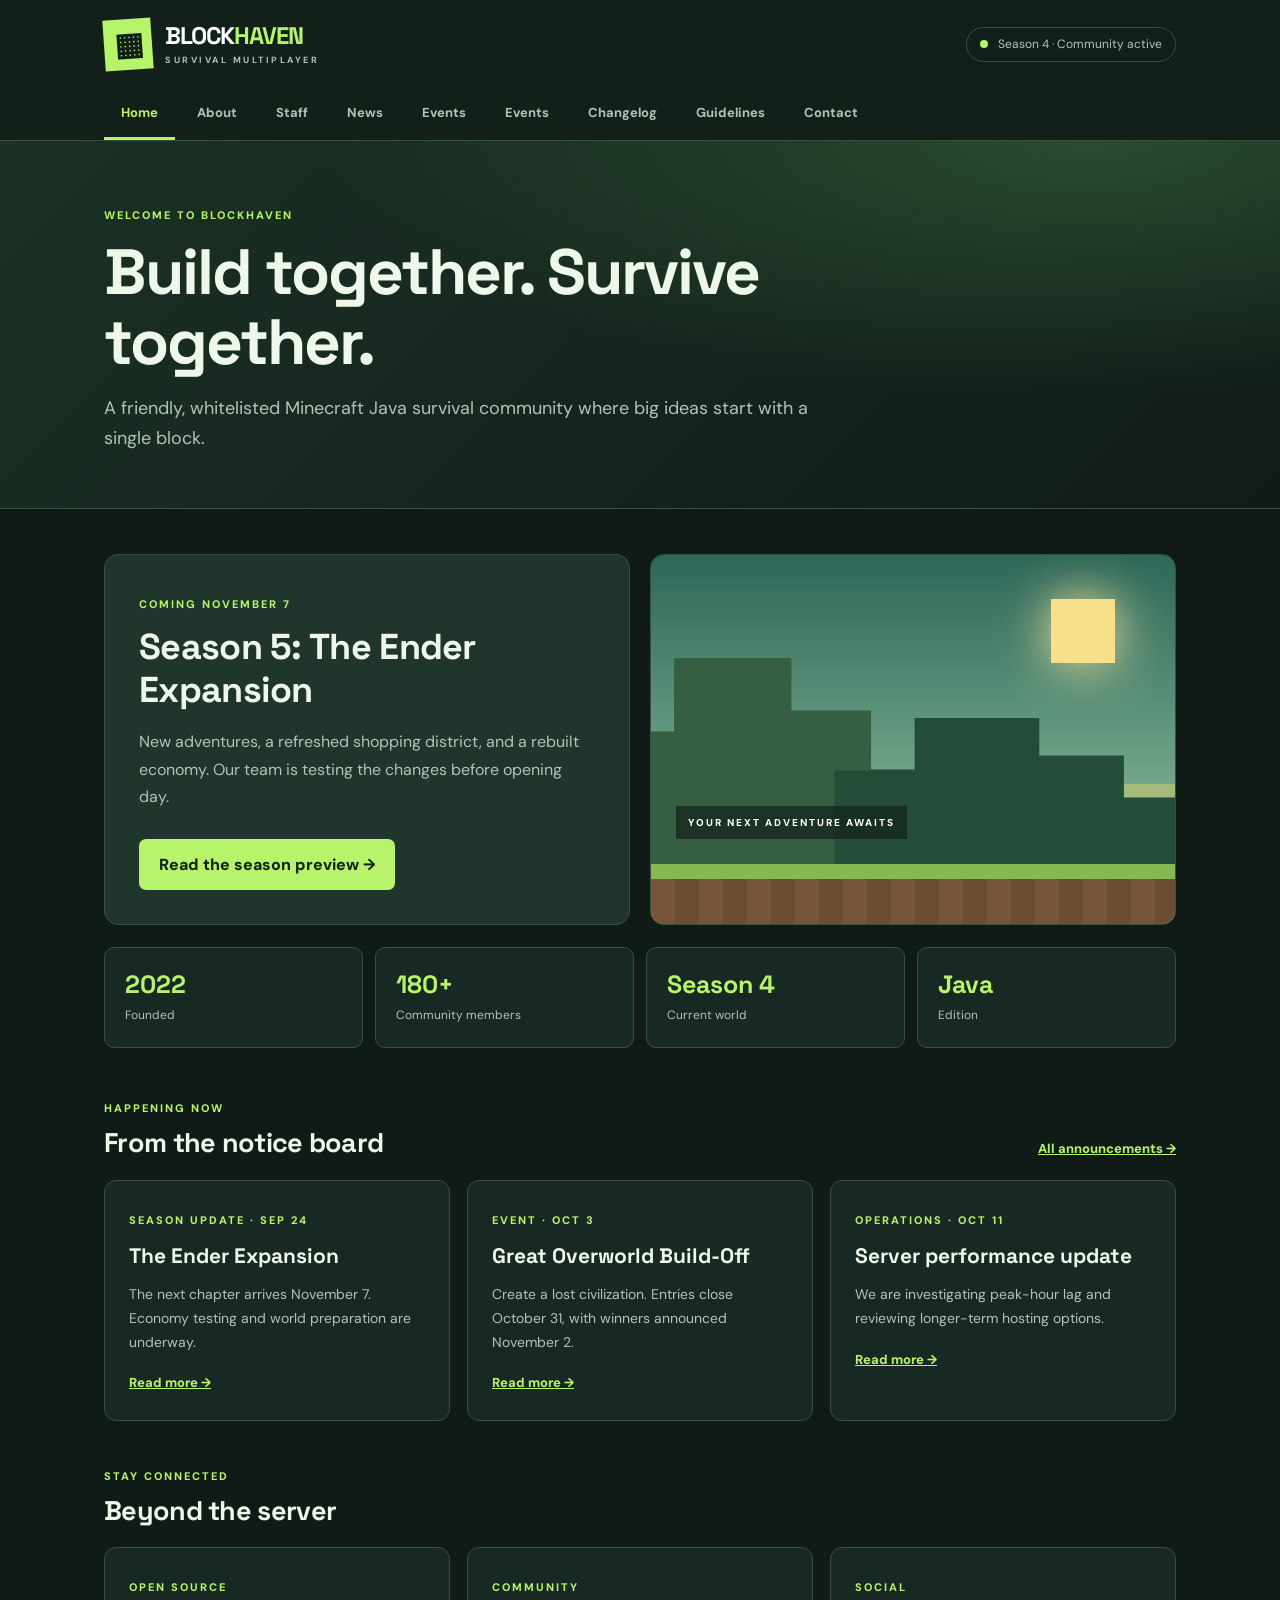
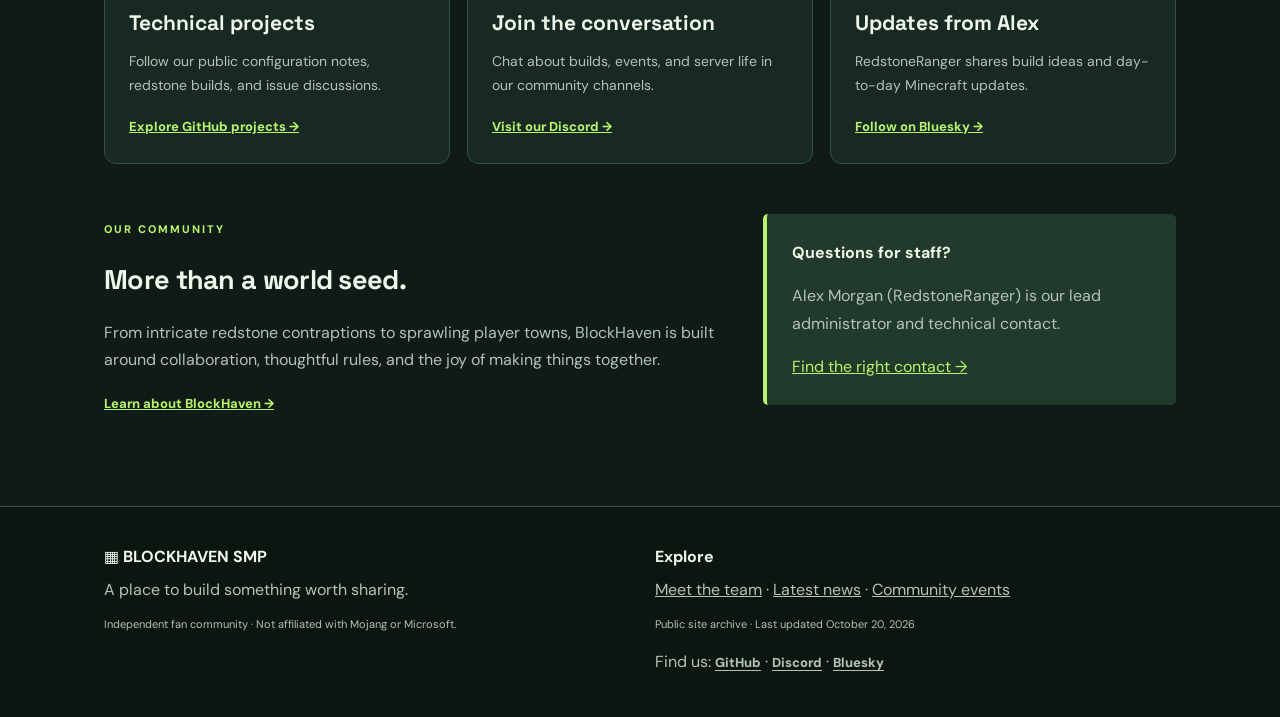
==== commit f1b1deb9: "Refactor index.html for improved structure and content" ====
--- a/index.html
+++ b/index.html
@@ -1 +1,172 @@
-<!doctype html><html lang="en"><head><meta charset="utf-8"><meta name="viewport" content="width=device-width, initial-scale=1"><meta name="description" content="BlockHaven SMP — a community Minecraft Java survival server."><title>Build together. Survive together. | BlockHaven SMP</title><link rel="stylesheet" href="assets/style.css"><script defer src="assets/links.js"></script><script defer src="assets/site.js"></script></head><body><a class="skip" href="#main">Skip to content</a><header class="sitehead"><div class="topline"><a href="index.html" class="brand"><span class="brandmark" aria-hidden="true">▦</span><span>BLOCK<span class="accent">HAVEN</span><small>SURVIVAL MULTIPLAYER</small></span></a><button class="menu" aria-label="Toggle navigation" aria-expanded="false">☰ Menu</button><span class="serverchip"><span class="dot"></span> Season 4 · Community active</span></div><nav id="nav" aria-label="Main navigation"><a class="active" href="index.html">Home</a><a class="" href="about.html">About</a><a class="" href="staff.html">Staff</a><a class="" href="news.html">News</a><a class="" href="events.html">Events</a><a class="" href="changelog.html">Changelog</a><a class="" href="guidelines.html">Guidelines</a><a class="" href="contact.html">Contact</a></nav></header><main id="main"><section class="pagehero"><div class="container"><div class="kicker">WELCOME TO BLOCKHAVEN</div><h1>Build together. Survive together.</h1><p class="lead">A friendly, whitelisted Minecraft Java survival community where big ideas start with a single block.</p></div></section><div class="container content"><div class="hero-grid"><div class="feature"><span class="eyebrow">COMING NOVEMBER 7</span><h2>Season 5: The Ender Expansion</h2><p>New adventures, a refreshed shopping district, and a rebuilt economy. Our team is testing the changes before opening day.</p><a class="btn" href="news.html#season5">Read the season preview →</a></div><div class="pixelworld" aria-label="Decorative block landscape"><div class="sun"></div><div class="hill h1"></div><div class="hill h2"></div><div class="ground"></div><span class="scene-label">YOUR NEXT ADVENTURE AWAITS</span></div></div><div class="statgrid"><div><strong>2022</strong><span>Founded</span></div><div><strong>180+</strong><span>Community members</span></div><div><strong>Season 4</strong><span>Current world</span></div><div><strong>Java</strong><span>Edition</span></div></div><div class="sectionhead"><div><span class="eyebrow">HAPPENING NOW</span><h2>From the notice board</h2></div><a href="news.html">All announcements →</a></div><div class="cards"><article class="card"><span class="eyebrow">SEASON UPDATE · SEP 24</span><h3>The Ender Expansion</h3><p>The next chapter arrives November 7. Economy testing and world preparation are underway.</p><a class="textlink" href="news.html#season5">Read more →</a></article><article class="card"><span class="eyebrow">EVENT · OCT 3</span><h3>Great Overworld Build-Off</h3><p>Create a lost civilization. Entries close October 31, with winners announced November 2.</p><a class="textlink" href="events.html#buildoff">Read more →</a></article><article class="card"><span class="eyebrow">OPERATIONS · OCT 11</span><h3>Server performance update</h3><p>We are investigating peak-hour lag and reviewing longer-term hosting options.</p><a class="textlink" href="news.html#performance">Read more →</a></article></div><section class="community-links"><div class="sectionhead"><div><span class="eyebrow">STAY CONNECTED</span><h2>Beyond the server</h2></div></div><div class="cards"><article class="card"><span class="eyebrow">OPEN SOURCE</span><h3>Technical projects</h3><p>Follow our public configuration notes, redstone builds, and issue discussions.</p><span data-community-link="github" data-link-text="Explore GitHub projects →">GitHub link coming soon</span></article><article class="card"><span class="eyebrow">COMMUNITY</span><h3>Join the conversation</h3><p>Chat about builds, events, and server life in our community channels.</p><span data-community-link="discord" data-link-text="Visit our Discord →">Discord link coming soon</span></article><article class="card"><span class="eyebrow">SOCIAL</span><h3>Updates from Alex</h3><p>RedstoneRanger shares build ideas and day-to-day Minecraft updates.</p><span data-community-link="bluesky" data-link-text="Follow on Bluesky →">Bluesky link coming soon</span></article></div></section><section class="split"><div><span class="eyebrow">OUR COMMUNITY</span><h2>More than a world seed.</h2><p>From intricate redstone contraptions to sprawling player towns, BlockHaven is built around collaboration, thoughtful rules, and the joy of making things together.</p><a class="textlink" href="about.html">Learn about BlockHaven →</a></div><div class="note"><strong>Questions for staff?</strong><p>Alex Morgan (RedstoneRanger) is our lead administrator and technical contact.</p><a href="contact.html">Find the right contact →</a></div></section></div></main><footer><div class="container footgrid"><div><strong>▦ BLOCKHAVEN SMP</strong><p>A place to build something worth sharing.</p><small>Independent fan community · Not affiliated with Mojang or Microsoft.</small></div><div><strong>Explore</strong><p><a href="staff.html">Meet the team</a> · <a href="news.html">Latest news</a> · <a href="events.html">Community events</a></p><small>Public site archive · Last updated October 20, 2026</small><p class="footer-social">Find us: <span data-community-link="github" data-link-text="GitHub">GitHub</span> · <span data-community-link="discord" data-link-text="Discord">Discord</span> · <span data-community-link="bluesky" data-link-text="Bluesky">Bluesky</span></p></div></div></footer></body></html>+<!doctype html>
+<html lang="en">
+    <head>
+        <meta charset="utf-8" />
+        <meta name="viewport" content="width=device-width, initial-scale=1" />
+        <meta name="description" content="BlockHaven SMP — a community Minecraft Java survival server." />
+        <title>Build together. Survive together. | BlockHaven SMP</title>
+        <link rel="stylesheet" href="assets/style.css" />
+        <script defer src="assets/links.js"></script>
+        <script defer src="assets/site.js"></script>
+    </head>
+    <body>
+        <a class="skip" href="#main">Skip to content</a>
+        <header class="sitehead">
+            <div class="topline">
+                <a href="index.html" class="brand"
+                    ><span class="brandmark" aria-hidden="true">▦</span
+                    ><span>BLOCK<span class="accent">HAVEN</span><small>SURVIVAL MULTIPLAYER</small></span></a
+                ><button class="menu" aria-label="Toggle navigation" aria-expanded="false">☰ Menu</button
+                ><span class="serverchip"><span class="dot"></span> Season 4 · Community active</span>
+            </div>
+            <nav id="nav" aria-label="Main navigation">
+                <a class="active" href="index.html">Home</a>
+                <a class="" href="about.html">About</a>
+                <a class="" href="staff.html">Staff</a>
+                <a class="" href="news.html">News</a>
+                <a class="" href="events.html">Events</a>
+                <a class="" href="calendar/index.html">Events</a>
+                <a class="" href="changelog.html">Changelog</a>
+                <a class="" href="guidelines.html">Guidelines</a>
+                <a class="" href="contact.html">Contact</a>
+            </nav>
+        </header>
+        <main id="main">
+            <section class="pagehero">
+                <div class="container">
+                    <div class="kicker">WELCOME TO BLOCKHAVEN</div>
+                    <h1>Build together. Survive together.</h1>
+                    <p class="lead">
+                        A friendly, whitelisted Minecraft Java survival community where big ideas start with a single
+                        block.
+                    </p>
+                </div>
+            </section>
+            <div class="container content">
+                <div class="hero-grid">
+                    <div class="feature">
+                        <span class="eyebrow">COMING NOVEMBER 7</span>
+                        <h2>Season 5: The Ender Expansion</h2>
+                        <p>
+                            New adventures, a refreshed shopping district, and a rebuilt economy. Our team is testing
+                            the changes before opening day.
+                        </p>
+                        <a class="btn" href="news.html#season5">Read the season preview →</a>
+                    </div>
+                    <div class="pixelworld" aria-label="Decorative block landscape">
+                        <div class="sun"></div>
+                        <div class="hill h1"></div>
+                        <div class="hill h2"></div>
+                        <div class="ground"></div>
+                        <span class="scene-label">YOUR NEXT ADVENTURE AWAITS</span>
+                    </div>
+                </div>
+                <div class="statgrid">
+                    <div><strong>2022</strong><span>Founded</span></div>
+                    <div><strong>180+</strong><span>Community members</span></div>
+                    <div><strong>Season 4</strong><span>Current world</span></div>
+                    <div><strong>Java</strong><span>Edition</span></div>
+                </div>
+                <div class="sectionhead">
+                    <div>
+                        <span class="eyebrow">HAPPENING NOW</span>
+                        <h2>From the notice board</h2>
+                    </div>
+                    <a href="news.html">All announcements →</a>
+                </div>
+                <div class="cards">
+                    <article class="card">
+                        <span class="eyebrow">SEASON UPDATE · SEP 24</span>
+                        <h3>The Ender Expansion</h3>
+                        <p>The next chapter arrives November 7. Economy testing and world preparation are underway.</p>
+                        <a class="textlink" href="news.html#season5">Read more →</a>
+                    </article>
+                    <article class="card">
+                        <span class="eyebrow">EVENT · OCT 3</span>
+                        <h3>Great Overworld Build-Off</h3>
+                        <p>Create a lost civilization. Entries close October 31, with winners announced November 2.</p>
+                        <a class="textlink" href="events.html#buildoff">Read more →</a>
+                    </article>
+                    <article class="card">
+                        <span class="eyebrow">OPERATIONS · OCT 11</span>
+                        <h3>Server performance update</h3>
+                        <p>We are investigating peak-hour lag and reviewing longer-term hosting options.</p>
+                        <a class="textlink" href="news.html#performance">Read more →</a>
+                    </article>
+                </div>
+                <section class="community-links">
+                    <div class="sectionhead">
+                        <div>
+                            <span class="eyebrow">STAY CONNECTED</span>
+                            <h2>Beyond the server</h2>
+                        </div>
+                    </div>
+                    <div class="cards">
+                        <article class="card">
+                            <span class="eyebrow">OPEN SOURCE</span>
+                            <h3>Technical projects</h3>
+                            <p>Follow our public configuration notes, redstone builds, and issue discussions.</p>
+                            <span data-community-link="github" data-link-text="Explore GitHub projects →"
+                                >GitHub link coming soon</span
+                            >
+                        </article>
+                        <article class="card">
+                            <span class="eyebrow">COMMUNITY</span>
+                            <h3>Join the conversation</h3>
+                            <p>Chat about builds, events, and server life in our community channels.</p>
+                            <span data-community-link="discord" data-link-text="Visit our Discord →"
+                                >Discord link coming soon</span
+                            >
+                        </article>
+                        <article class="card">
+                            <span class="eyebrow">SOCIAL</span>
+                            <h3>Updates from Alex</h3>
+                            <p>RedstoneRanger shares build ideas and day-to-day Minecraft updates.</p>
+                            <span data-community-link="bluesky" data-link-text="Follow on Bluesky →"
+                                >Bluesky link coming soon</span
+                            >
+                        </article>
+                    </div>
+                </section>
+                <section class="split">
+                    <div>
+                        <span class="eyebrow">OUR COMMUNITY</span>
+                        <h2>More than a world seed.</h2>
+                        <p>
+                            From intricate redstone contraptions to sprawling player towns, BlockHaven is built around
+                            collaboration, thoughtful rules, and the joy of making things together.
+                        </p>
+                        <a class="textlink" href="about.html">Learn about BlockHaven →</a>
+                    </div>
+                    <div class="note">
+                        <strong>Questions for staff?</strong>
+                        <p>Alex Morgan (RedstoneRanger) is our lead administrator and technical contact.</p>
+                        <a href="contact.html">Find the right contact →</a>
+                    </div>
+                </section>
+            </div>
+        </main>
+        <footer>
+            <div class="container footgrid">
+                <div>
+                    <strong>▦ BLOCKHAVEN SMP</strong>
+                    <p>A place to build something worth sharing.</p>
+                    <small>Independent fan community · Not affiliated with Mojang or Microsoft.</small>
+                </div>
+                <div>
+                    <strong>Explore</strong>
+                    <p>
+                        <a href="staff.html">Meet the team</a> · <a href="news.html">Latest news</a> ·
+                        <a href="events.html">Community events</a>
+                    </p>
+                    <small>Public site archive · Last updated October 20, 2026</small>
+                    <p class="footer-social">
+                        Find us: <span data-community-link="github" data-link-text="GitHub">GitHub</span> ·
+                        <span data-community-link="discord" data-link-text="Discord">Discord</span> ·
+                        <span data-community-link="bluesky" data-link-text="Bluesky">Bluesky</span>
+                    </p>
+                </div>
+            </div>
+        </footer>
+    </body>
+</html>
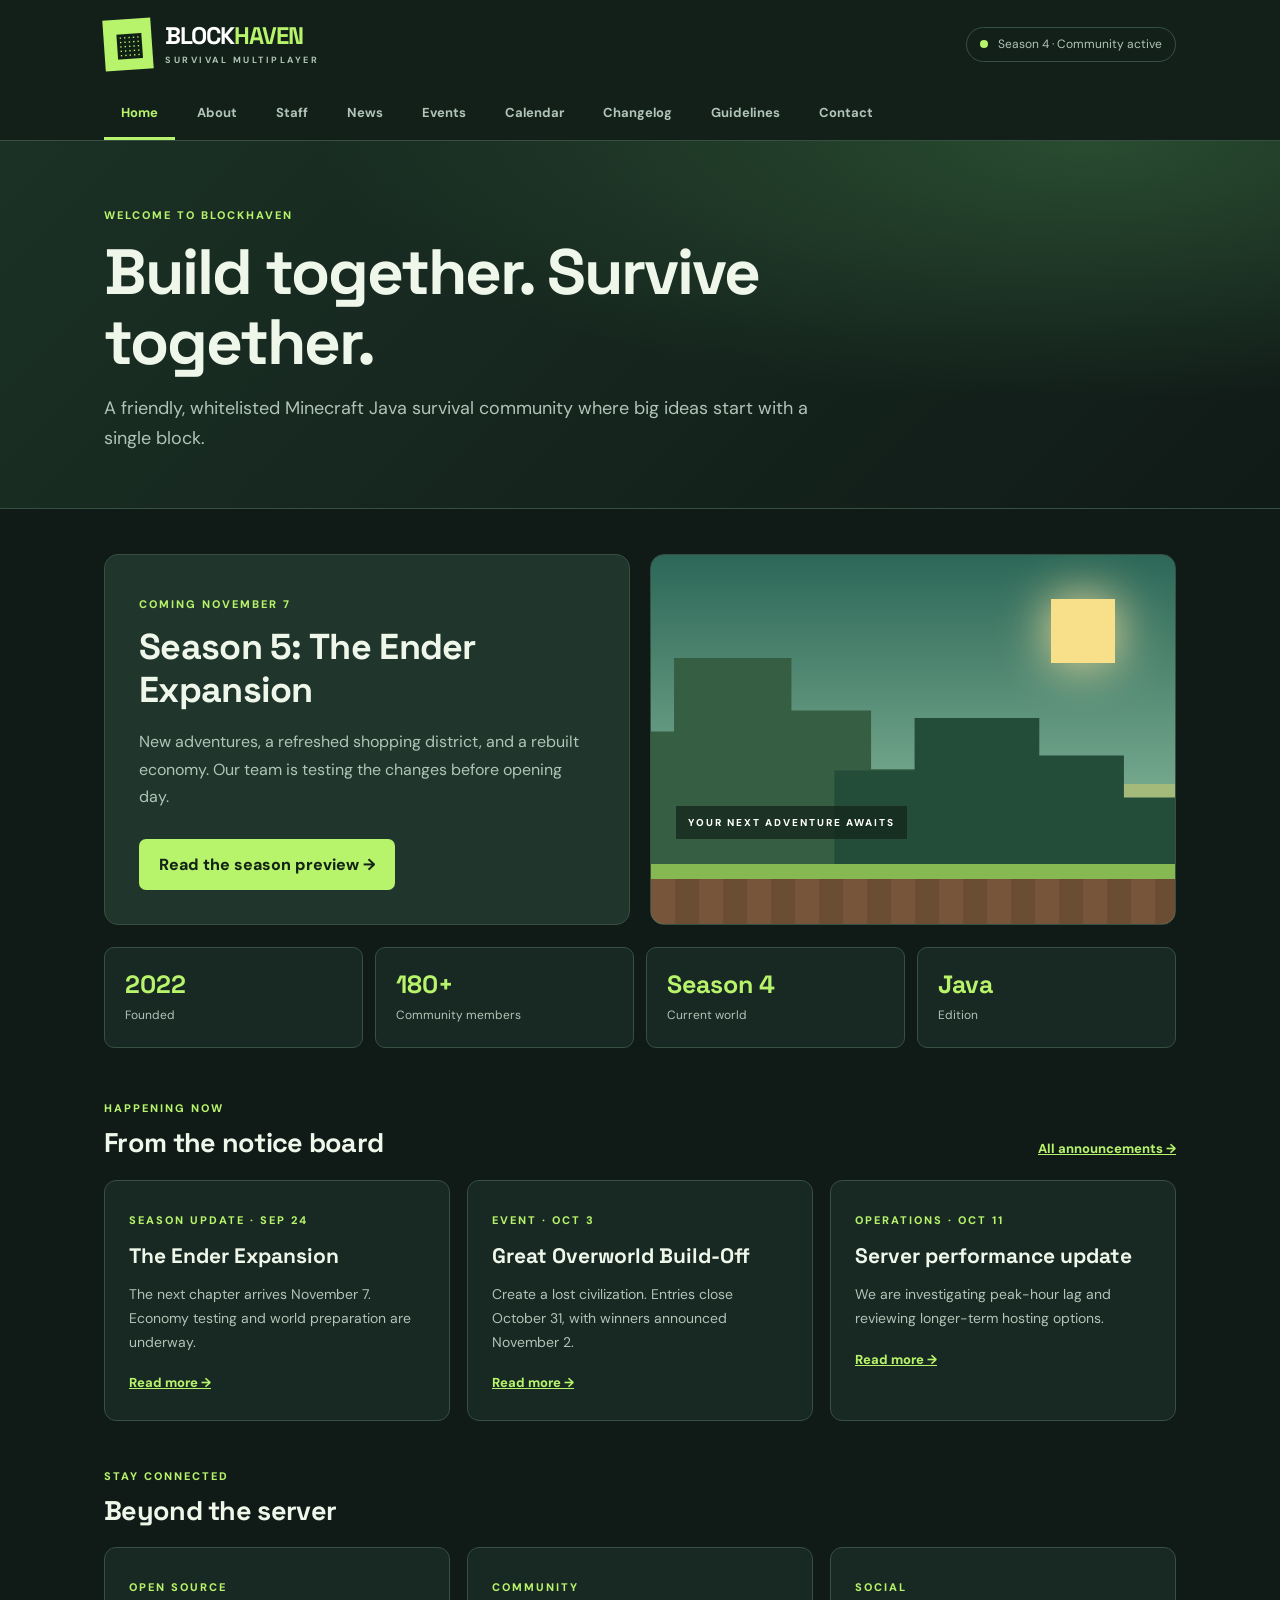
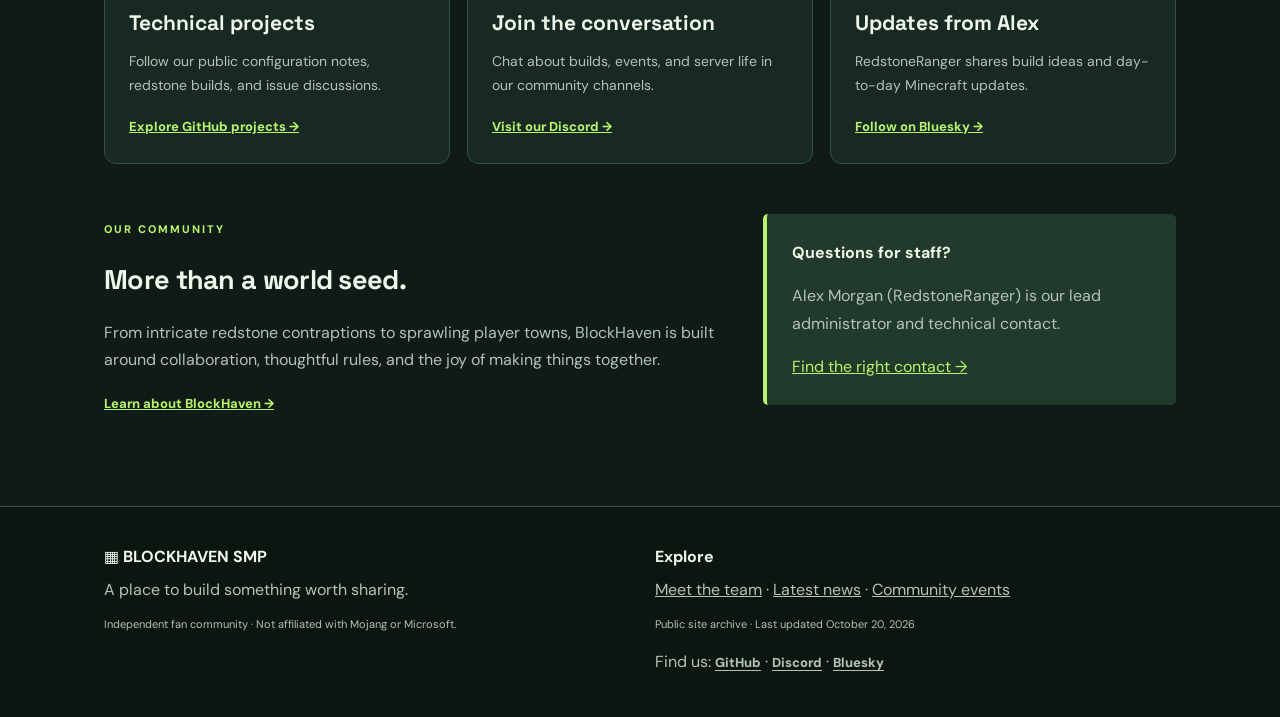
==== commit 6073e371: "Change 'Events' link to 'Calendar' in navigation" ====
--- a/index.html
+++ b/index.html
@@ -25,7 +25,7 @@
                 <a class="" href="staff.html">Staff</a>
                 <a class="" href="news.html">News</a>
                 <a class="" href="events.html">Events</a>
-                <a class="" href="calendar/index.html">Events</a>
+                <a class="" href="calendar/index.html">Calendar</a>
                 <a class="" href="changelog.html">Changelog</a>
                 <a class="" href="guidelines.html">Guidelines</a>
                 <a class="" href="contact.html">Contact</a>
